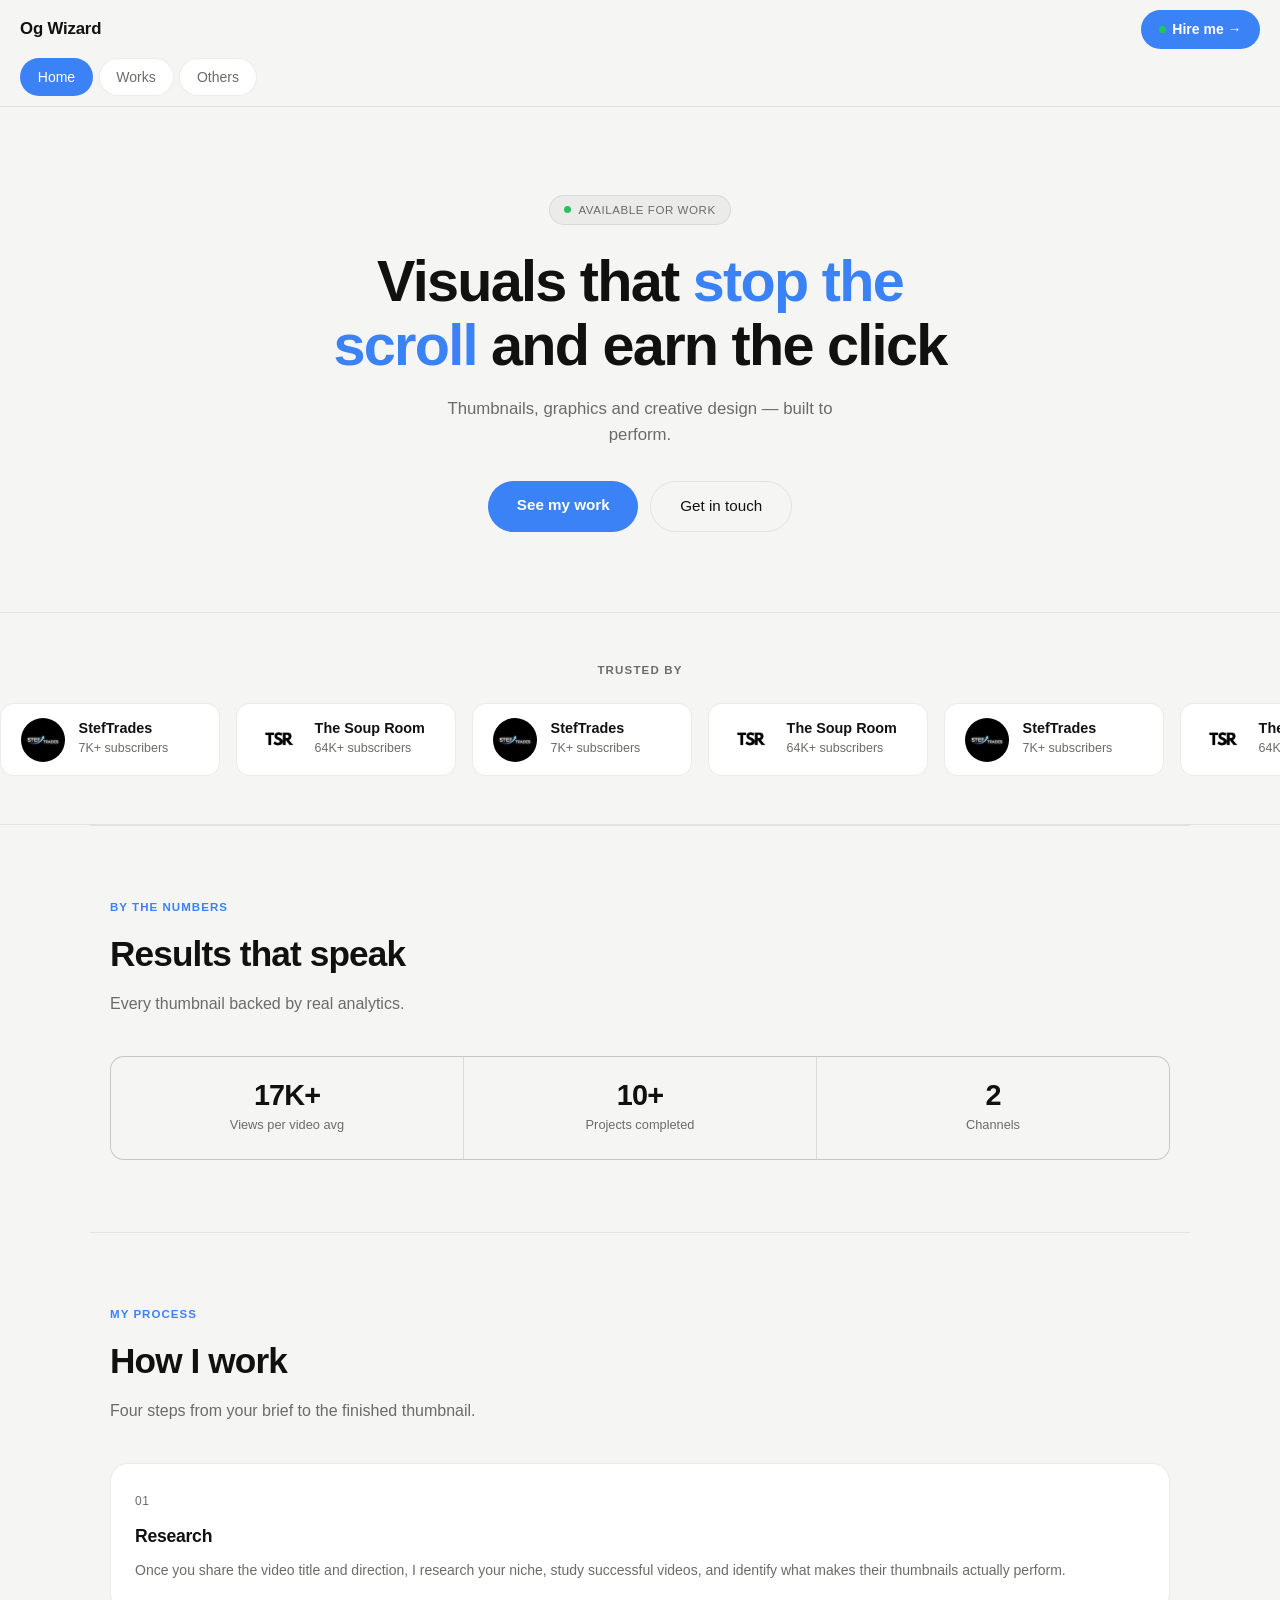
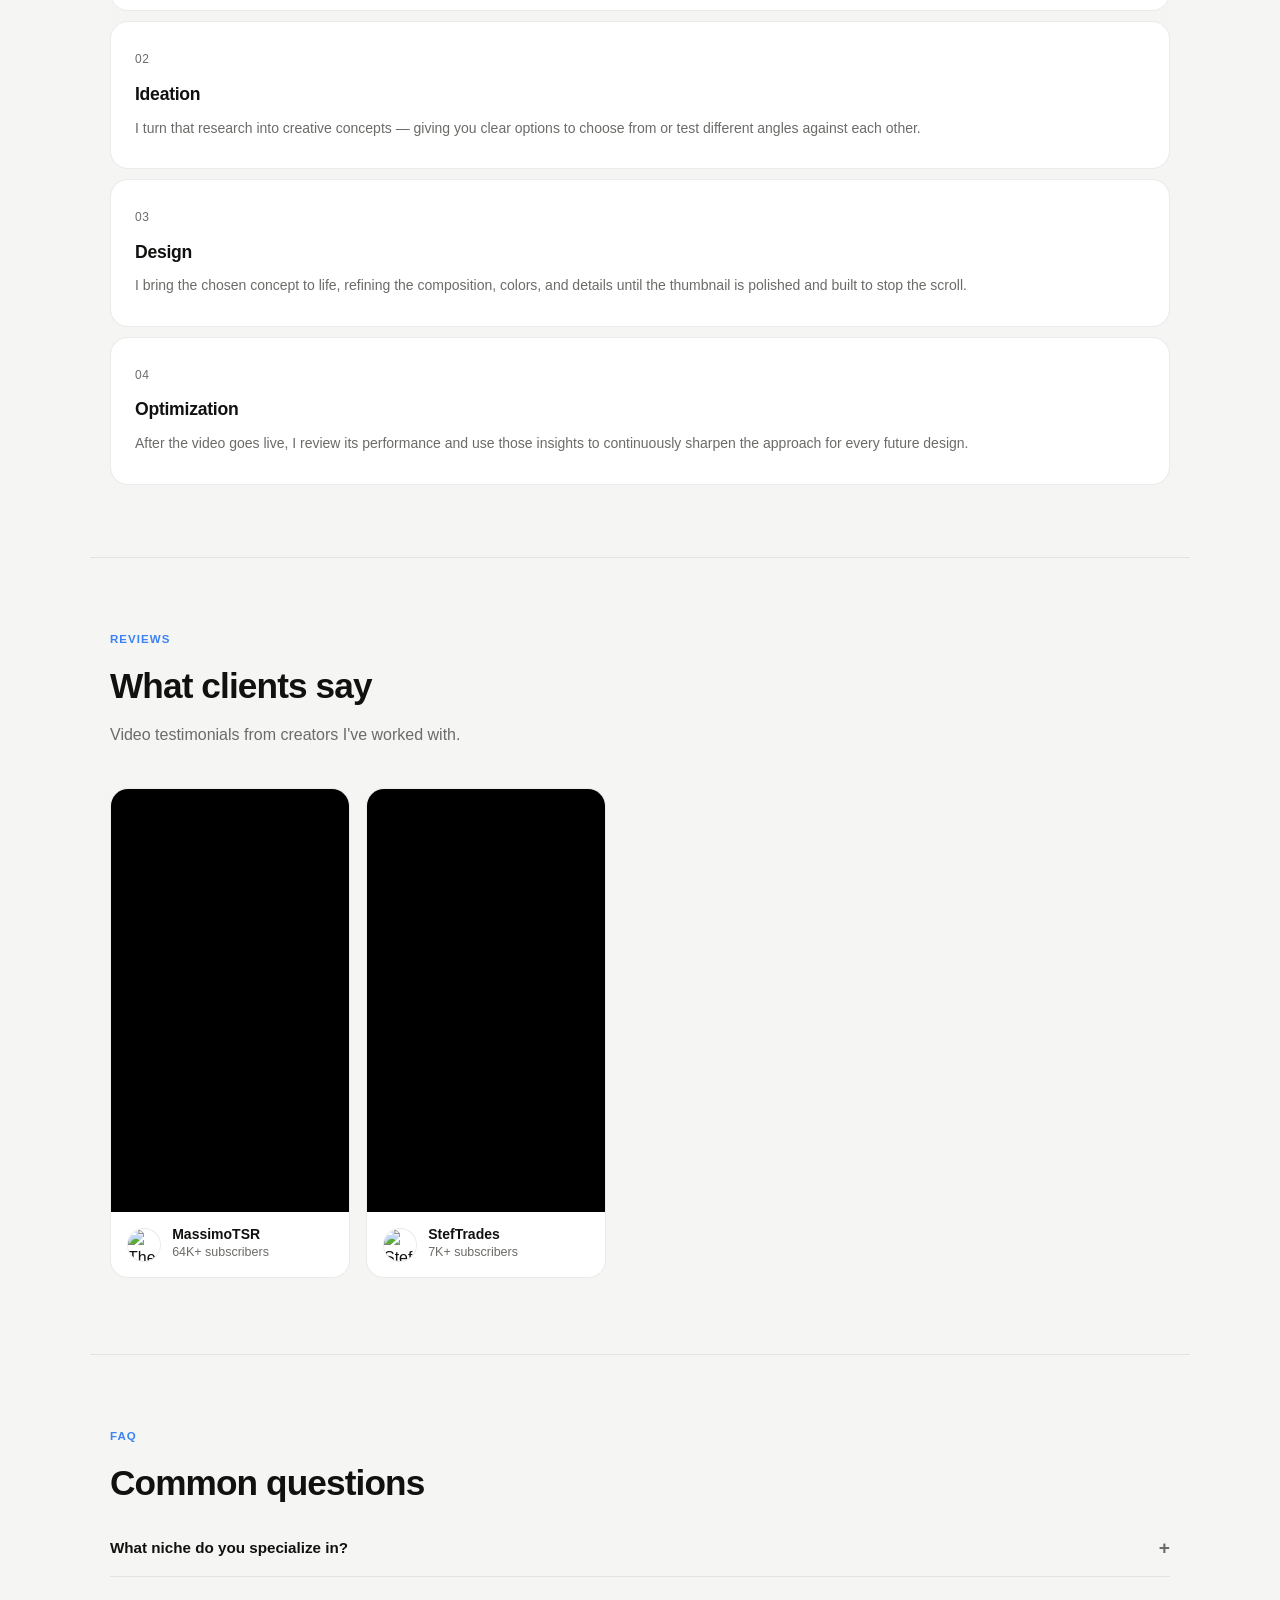
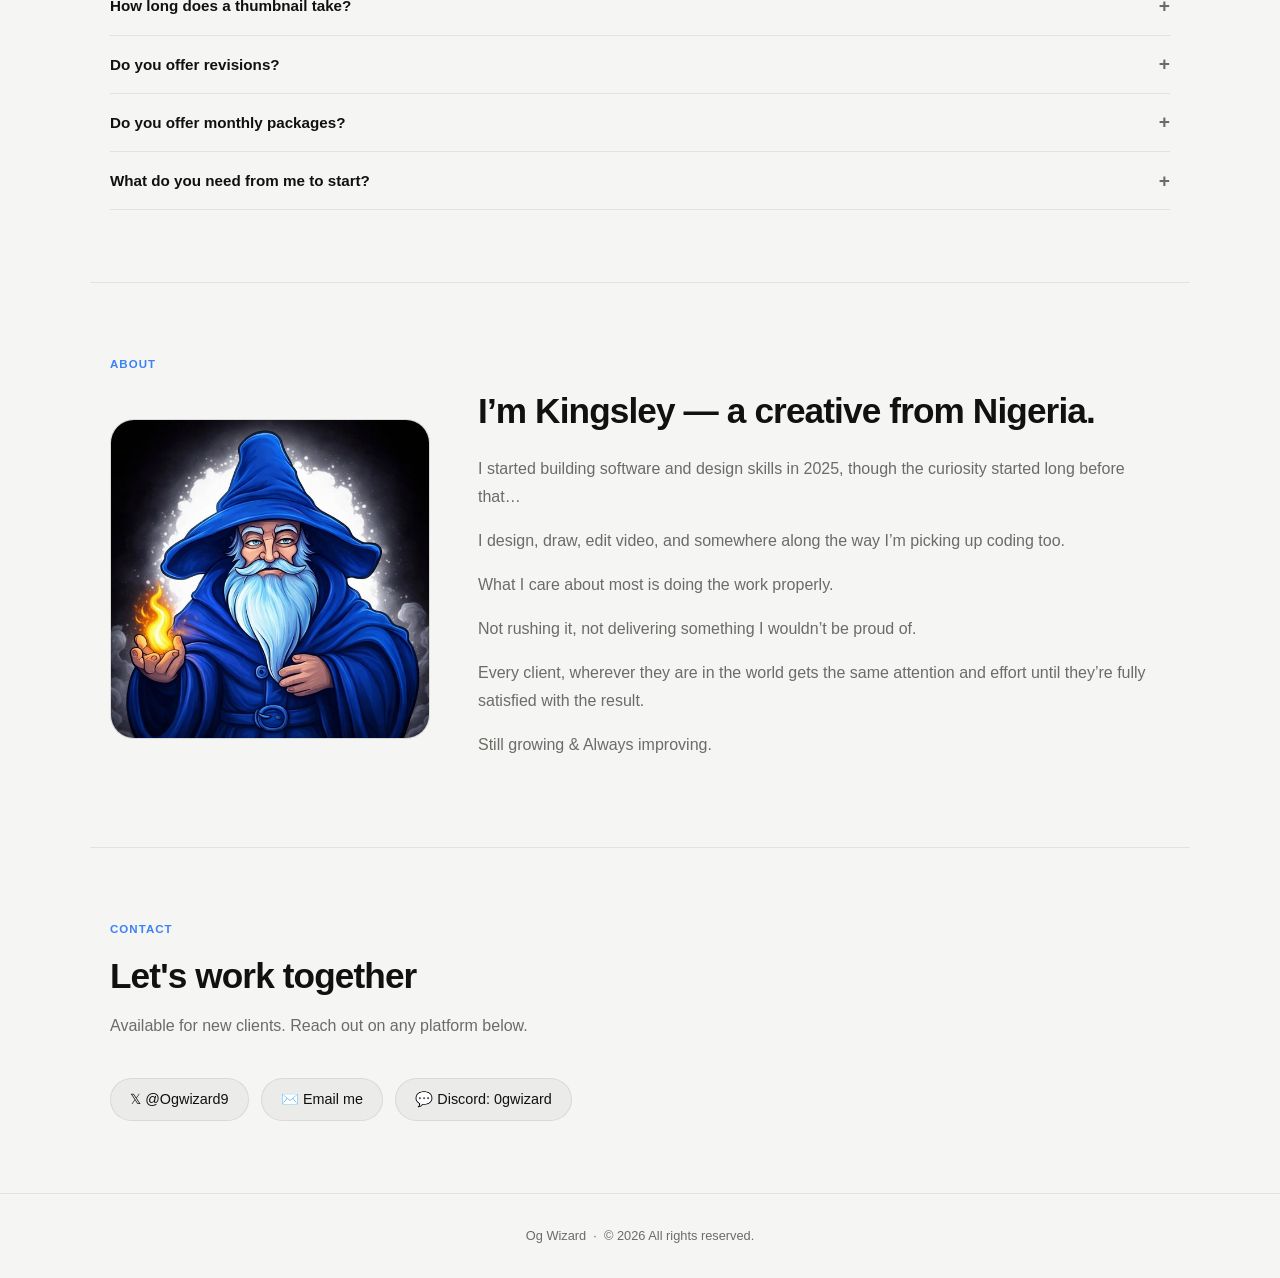
==== index.html @ 8ed38dd5 "Add files via upload" ====
<!DOCTYPE html>
<html lang="en">
<head>
  <meta charset="UTF-8" />
  <meta name="viewport" content="width=device-width, initial-scale=1.0" />
  <title>Og Wizard — Creative Designer</title>
  <link rel="stylesheet" href="style.css" />
  <style>
    /* ── TRUSTED BY MARQUEE ── */
    .trusted-section {
      padding: 3rem 0;
      overflow: hidden;
      border-top: 1px solid var(--border);
      border-bottom: 1px solid var(--border);
    }

    .trusted-label {
      text-align: center;
      font-size: 0.72rem;
      font-weight: 600;
      letter-spacing: 0.1em;
      text-transform: uppercase;
      color: var(--text-2);
      margin-bottom: 1.5rem;
    }

    .marquee-track {
      display: flex;
      gap: 1rem;
      animation: marquee 12s linear infinite;
      width: max-content;
    }

    .marquee-track:hover { animation-play-state: paused; }

    @keyframes marquee {
      0%   { transform: translateX(0); }
      100% { transform: translateX(-50%); }
    }

    .channel-card {
      display: flex;
      align-items: center;
      gap: 0.85rem;
      background: var(--card);
      border: 1px solid var(--border);
      border-radius: 14px;
      padding: 0.85rem 1.25rem;
      min-width: 220px;
      flex-shrink: 0;
    }

    .channel-logo {
      width: 44px;
      height: 44px;
      border-radius: 50%;
      object-fit: cover;
      flex-shrink: 0;
      background: var(--bg-2);
    }

    .channel-name {
      font-size: 0.9rem;
      font-weight: 600;
      color: var(--text);
      line-height: 1.2;
    }

    .channel-subs {
      font-size: 0.78rem;
      color: var(--text-2);
      margin-top: 0.1rem;
    }

    /* ── ABOUT ── */
    .about-wrap {
      display: flex;
      flex-direction: column;
      align-items: flex-start;
      gap: 1.75rem;
    }

    .about-pic {
      width: 100%;
      max-width: 280px;
      aspect-ratio: 1 / 1;
      object-fit: cover;
      border-radius: 24px;
      border: 1px solid var(--border);
      background: var(--bg-2);
    }

    .about-text .section-title { margin-bottom: 1rem; }

    .about-text p {
      color: var(--text-2);
      font-size: 1rem;
      line-height: 1.75;
      margin-bottom: 1rem;
    }

    @media (min-width: 760px) {
      .about-wrap { flex-direction: row; align-items: center; gap: 3rem; }
      .about-pic { flex-shrink: 0; max-width: 320px; }
    }

    /* ── VIDEO REVIEWS: compact vertical (Shorts) cards — self-contained ── */
    .vr-row {
      display: flex;
      gap: 1rem;
      overflow-x: auto;
      scroll-snap-type: x mandatory;
      -webkit-overflow-scrolling: touch;
      scrollbar-width: none;
      padding-bottom: 0.25rem;
    }

    .vr-row::-webkit-scrollbar { display: none; }

    .vr-card {
      flex: 0 0 240px;
      max-width: 72vw;
      scroll-snap-align: start;
      background: var(--card);
      border: 1px solid var(--border);
      border-radius: 18px;
      overflow: hidden;
    }

    /* 9:16 box, the video fills it */
    .vr-embed {
      position: relative;
      height: 0;
      padding-bottom: 177.78%;
      background: #000;
      overflow: hidden;
    }

    .vr-embed iframe {
      position: absolute;
      top: 0;
      left: 0;
      width: 100%;
      height: 100%;
      border: 0;
    }

    .vr-meta {
      display: flex;
      align-items: center;
      gap: 0.7rem;
      padding: 0.85rem 1rem;
    }

    .vr-meta img {
      width: 34px;
      height: 34px;
      border-radius: 50%;
      object-fit: cover;
      flex-shrink: 0;
      background: #fff;
      border: 1px solid var(--border);
    }

    .vr-name { font-size: 0.875rem; font-weight: 600; color: var(--text); line-height: 1.25; }
    .vr-sub  { font-size: 0.78rem; color: var(--text-2); }
  </style>
</head>
<body>

  <nav>
    <div class="nav-top">
      <a class="nav-logo" href="index.html">Og Wizard</a>
      <a class="btn-hire" href="#contact"><span class="dot-green"></span> Hire me →</a>
    </div>
    <div class="nav-tabs">
      <a class="nav-tab active" href="index.html">Home</a>
      <a class="nav-tab" href="works.html">Works</a>
      <a class="nav-tab" href="others.html">Others</a>
    </div>
  </nav>

  <!-- HERO -->
  <section class="hero" id="home">
    <span class="hero-badge"><span class="dot-green"></span> Available for work</span>
    <h1>Visuals that <span>stop the scroll</span> and earn the click</h1>
    <p>Thumbnails, graphics and creative design — built to perform.</p>
    <div class="hero-btns">
      <a class="btn-primary" href="works.html">See my work</a>
      <a class="btn-secondary" href="#contact">Get in touch</a>
    </div>
  </section>

  <!-- TRUSTED BY MARQUEE -->
  <div class="trusted-section">
    <p class="trusted-label">Trusted by</p>
    <div style="overflow:hidden;">
      <div class="marquee-track">
        <!-- Set 1 -->
        <div class="channel-card">
          <img class="channel-logo" src="[data-uri]" alt="StefTrades" />
          <div>
            <div class="channel-name">StefTrades</div>
            <div class="channel-subs">7K+ subscribers</div>
          </div>
        </div>
        <div class="channel-card">
          <img class="channel-logo" src="[data-uri]" alt="The Soup Room" />
          <div>
            <div class="channel-name">The Soup Room</div>
            <div class="channel-subs">64K+ subscribers</div>
          </div>
        </div>
        <!-- Set 2 (duplicate for seamless loop) -->
        <div class="channel-card">
          <img class="channel-logo" src="[data-uri]" alt="StefTrades" />
          <div>
            <div class="channel-name">StefTrades</div>
            <div class="channel-subs">7K+ subscribers</div>
          </div>
        </div>
        <div class="channel-card">
          <img class="channel-logo" src="[data-uri]" alt="The Soup Room" />
          <div>
            <div class="channel-name">The Soup Room</div>
            <div class="channel-subs">64K+ subscribers</div>
          </div>
        </div>
        <!-- Set 3 -->
        <div class="channel-card">
          <img class="channel-logo" src="[data-uri]" alt="StefTrades" />
          <div>
            <div class="channel-name">StefTrades</div>
            <div class="channel-subs">7K+ subscribers</div>
          </div>
        </div>
        <div class="channel-card">
          <img class="channel-logo" src="[data-uri]" alt="The Soup Room" />
          <div>
            <div class="channel-name">The Soup Room</div>
            <div class="channel-subs">64K+ subscribers</div>
          </div>
        </div>
        <!-- Set 4 -->
        <div class="channel-card">
          <img class="channel-logo" src="[data-uri]" alt="StefTrades" />
          <div>
            <div class="channel-name">StefTrades</div>
            <div class="channel-subs">7K+ subscribers</div>
          </div>
        </div>
        <div class="channel-card">
          <img class="channel-logo" src="[data-uri]" alt="The Soup Room" />
          <div>
            <div class="channel-name">The Soup Room</div>
            <div class="channel-subs">64K+ subscribers</div>
          </div>
        </div>
      </div>
    </div>
  </div>

  <hr class="divider" />

  <!-- STATS -->
  <section id="stats">
    <p class="section-label">By the numbers</p>
    <h2 class="section-title">Results that speak</h2>
    <p class="section-sub">Every thumbnail backed by real analytics.</p>
    <div class="stats-grid">
      <div class="stat-item">
        <div class="stat-num">17K+</div>
        <div class="stat-label">Views per video avg</div>
      </div>
      <div class="stat-item">
        <div class="stat-num">10+</div>
        <div class="stat-label">Projects completed</div>
      </div>
      <div class="stat-item">
        <div class="stat-num">2</div>
        <div class="stat-label">Channels</div>
      </div>
    </div>
  </section>

  <hr class="divider" />

  <!-- PROCESS -->
  <section id="process">
    <p class="section-label">My process</p>
    <h2 class="section-title">How I work</h2>
    <p class="section-sub">Four steps from your brief to the finished thumbnail.</p>

    <div class="process-grid">
      <div class="process-card">
        <span class="process-num">01</span>
        <h3 class="process-title">Research</h3>
        <p class="process-desc">Once you share the video title and direction, I research your niche, study successful videos, and identify what makes their thumbnails actually perform.</p>
      </div>
      <div class="process-card">
        <span class="process-num">02</span>
        <h3 class="process-title">Ideation</h3>
        <p class="process-desc">I turn that research into creative concepts — giving you clear options to choose from or test different angles against each other.</p>
      </div>
      <div class="process-card">
        <span class="process-num">03</span>
        <h3 class="process-title">Design</h3>
        <p class="process-desc">I bring the chosen concept to life, refining the composition, colors, and details until the thumbnail is polished and built to stop the scroll.</p>
      </div>
      <div class="process-card">
        <span class="process-num">04</span>
        <h3 class="process-title">Optimization</h3>
        <p class="process-desc">After the video goes live, I review its performance and use those insights to continuously sharpen the approach for every future design.</p>
      </div>
    </div>
  </section>

  <hr class="divider" />

  <!-- REVIEWS -->
  <section id="reviews">
    <p class="section-label">Reviews</p>
    <h2 class="section-title">What clients say</h2>
    <p class="section-sub">Video testimonials from creators I've worked with.</p>

    <div class="vr-row">

      <div class="vr-card">
        <div class="vr-embed">
          <iframe
            src="https://www.youtube-nocookie.com/embed/XFJ5p1cZ_ZM"
            title="Video review from MassimoTSR"
            loading="lazy"
            frameborder="0"
            allow="accelerometer; autoplay; clipboard-write; encrypted-media; gyroscope; picture-in-picture"
            referrerpolicy="strict-origin-when-cross-origin"
            allowfullscreen>
          </iframe>
        </div>
        <div class="vr-meta">
          <img src="images/tsr-logo.png" alt="The Soup Room logo" />
          <div>
            <div class="vr-name">MassimoTSR</div>
            <div class="vr-sub">64K+ subscribers</div>
          </div>
        </div>
      </div>

      <div class="vr-card">
        <div class="vr-embed">
          <iframe
            src="https://www.youtube-nocookie.com/embed/AfAjVpzQ4fA"
            title="Video review from StefTrades"
            loading="lazy"
            frameborder="0"
            allow="accelerometer; autoplay; clipboard-write; encrypted-media; gyroscope; picture-in-picture"
            referrerpolicy="strict-origin-when-cross-origin"
            allowfullscreen>
          </iframe>
        </div>
        <div class="vr-meta">
          <img src="images/stef-logo.jpg" alt="Stef Trades logo" />
          <div>
            <div class="vr-name">StefTrades</div>
            <div class="vr-sub">7K+ subscribers</div>
          </div>
        </div>
      </div>

      <!-- ADD ANOTHER VIDEO REVIEW: copy a whole <div class="vr-card"> block above and change the video ID (the part after /embed/), the name, the logo and the subscriber count. This card is sized for vertical Shorts (9:16). -->

    </div>

  </section>

    <hr class="divider" />

  <!-- FAQ -->
  <!-- FAQ -->
  <section id="faq">
    <p class="section-label">FAQ</p>
    <h2 class="section-title">Common questions</h2>

    <div class="faq-item">
      <button class="faq-question" onclick="toggleFaq(this)">
        What niche do you specialize in?
        <span class="faq-icon">+</span>
      </button>
      <div class="faq-answer">YouTube content creators across different niches — thumbnails, graphics and creative design. If you create content and need visuals that perform, we can work together.</div>
    </div>

    <div class="faq-item">
      <button class="faq-question" onclick="toggleFaq(this)">
        How long does a thumbnail take?
        <span class="faq-icon">+</span>
      </button>
      <div class="faq-answer">Usually 24–48 hours depending on complexity.</div>
    </div>

    <div class="faq-item">
      <button class="faq-question" onclick="toggleFaq(this)">
        Do you offer revisions?
        <span class="faq-icon">+</span>
      </button>
      <div class="faq-answer">Yes — unlimited revisions until you're fully happy with the result.</div>
    </div>

    <div class="faq-item">
      <button class="faq-question" onclick="toggleFaq(this)">
        Do you offer monthly packages?
        <span class="faq-icon">+</span>
      </button>
      <div class="faq-answer">Yes. Monthly retainers are available for creators who upload consistently. Get in touch and we can work something out.</div>
    </div>

    <div class="faq-item">
      <button class="faq-question" onclick="toggleFaq(this)">
        What do you need from me to start?
        <span class="faq-icon">+</span>
      </button>
      <div class="faq-answer">The video title, a brief idea of what the video covers, and any specific assets. I handle the rest.</div>
    </div>

  </section>

  <hr class="divider" />

  <!-- ABOUT -->
  <section id="about">
    <p class="section-label">About</p>
    <div class="about-wrap">
      <img class="about-pic" src="[data-uri]" alt="Og Wizard — blue wizard avatar" />
      <div class="about-text">
        <h2 class="section-title">I’m Kingsley — a creative from Nigeria.</h2>
        <p>I started building software and design skills in 2025, though the curiosity started long before that…</p>
        <p>I design, draw, edit video, and somewhere along the way I’m picking up coding too.</p>
        <p>What I care about most is doing the work properly.</p>
        <p>Not rushing it, not delivering something I wouldn’t be proud of.</p>
        <p>Every client, wherever they are in the world gets the same attention and effort until they’re fully satisfied with the result.</p>
        <p>Still growing &amp; Always improving.</p>
      </div>
    </div>
  </section>

  <hr class="divider" />

  <!-- CONTACT -->
  <section id="contact">
    <p class="section-label">Contact</p>
    <h2 class="section-title">Let's work together</h2>
    <p class="section-sub">Available for new clients. Reach out on any platform below.</p>
    <div class="contact-links">
      <a class="contact-link" href="https://x.com/Ogwizard9" target="_blank" rel="noopener">𝕏 @Ogwizard9</a>
      <a class="contact-link" href="mailto:kingsleyofomana969@gmail.com">✉️ Email me</a>
      <a class="contact-link" href="#" onclick="navigator.clipboard.writeText('0gwizard');this.textContent='💬 Copied!';setTimeout(()=>this.textContent='💬 Discord: 0gwizard',2000);return false;">💬 Discord: 0gwizard</a>
    </div>
  </section>

  <footer>
    Og Wizard &nbsp;·&nbsp; © 2026 All rights reserved.
  </footer>

  <script>
    function toggleFaq(btn) {
      btn.closest('.faq-item').classList.toggle('open');
    }
  </script>

</body>
</html>
---- style.css ----
/* ── COLOUR TOKENS ── */
:root {
  --bg:             #F5F5F3;
  --bg-2:           #EBEBEA;
  --text:           #111110;
  --text-2:         #6B6B68;
  --accent:         #3B82F6;
  --accent-hover:   #1D4ED8;
  --border:         rgba(0,0,0,0.08);
  --card:           #FFFFFF;
  --nav-bg:         rgba(245,245,243,0.92);
  --tab-active-bg:  #3B82F6;
  --tab-active-txt: #FFFFFF;
  --tab-bg:         #FFFFFF;
  --tab-txt:        #6B6B68;
  --stat-border:    rgba(0,0,0,0.1);
}

@media (prefers-color-scheme: dark) {
  :root {
    --bg:             #18181A;
    --bg-2:           #222225;
    --text:           #EDEDED;
    --text-2:         #8A8A8A;
    --accent:         #3B82F6;
    --accent-hover:   #60A5FA;
    --border:         rgba(255,255,255,0.07);
    --card:           #222225;
    --nav-bg:         rgba(24,24,26,0.92);
    --tab-active-bg:  #3B82F6;
    --tab-active-txt: #FFFFFF;
    --tab-bg:         #2C2C2F;
    --tab-txt:        #8A8A8A;
    --stat-border:    rgba(255,255,255,0.1);
  }
}

*, *::before, *::after { box-sizing: border-box; margin: 0; padding: 0; }
html { scroll-behavior: smooth; }

body {
  font-family: -apple-system, BlinkMacSystemFont, 'Segoe UI', sans-serif;
  background: var(--bg);
  color: var(--text);
  line-height: 1.6;
  transition: background 0.3s, color 0.3s;
}

/* ── NAV ── */
nav {
  position: sticky;
  top: 0;
  z-index: 100;
  background: var(--nav-bg);
  border-bottom: 1px solid var(--border);
  padding: 0.65rem 1.25rem 0;
  backdrop-filter: blur(14px);
  -webkit-backdrop-filter: blur(14px);
}

.nav-top {
  display: flex;
  align-items: center;
  justify-content: space-between;
  margin-bottom: 0.6rem;
}

.nav-logo {
  font-weight: 700;
  font-size: 1.05rem;
  color: var(--text);
  text-decoration: none;
  letter-spacing: -0.01em;
}

.btn-hire {
  display: inline-flex;
  align-items: center;
  gap: 0.4rem;
  font-size: 0.875rem;
  font-weight: 600;
  padding: 0.5rem 1.15rem;
  background: var(--accent);
  color: #fff;
  border: none;
  border-radius: 999px;
  cursor: pointer;
  text-decoration: none;
  transition: background 0.2s, transform 0.15s;
}

.btn-hire:hover { background: var(--accent-hover); transform: translateY(-1px); }

.dot-green {
  width: 7px;
  height: 7px;
  border-radius: 50%;
  background: #22C55E;
  display: inline-block;
  flex-shrink: 0;
}

.nav-tabs {
  display: flex;
  gap: 0.35rem;
  padding-bottom: 0.65rem;
  overflow-x: auto;
  -webkit-overflow-scrolling: touch;
  scrollbar-width: none;
}
.nav-tabs::-webkit-scrollbar { display: none; }

.nav-tab {
  flex-shrink: 0;
  font-size: 0.875rem;
  font-weight: 500;
  padding: 0.4rem 1.05rem;
  border-radius: 999px;
  background: var(--tab-bg);
  color: var(--tab-txt);
  text-decoration: none;
  border: 1px solid var(--border);
  transition: background 0.2s, color 0.2s, border-color 0.2s;
}

.nav-tab:hover { color: var(--text); }

.nav-tab.active {
  background: var(--tab-active-bg);
  color: var(--tab-active-txt);
  border-color: transparent;
}

/* ── SECTIONS ── */
.container {
  max-width: 1100px;
  margin: 0 auto;
  padding: 0 1.25rem;
}

section { padding: 4.5rem 1.25rem; max-width: 1100px; margin: 0 auto; }

.section-label {
  font-size: 0.72rem;
  font-weight: 600;
  letter-spacing: 0.09em;
  text-transform: uppercase;
  color: var(--accent);
  margin-bottom: 0.6rem;
}

.section-title {
  font-size: clamp(1.6rem, 3.5vw, 2.2rem);
  font-weight: 700;
  letter-spacing: -0.025em;
  margin-bottom: 0.5rem;
}

.section-sub {
  color: var(--text-2);
  font-size: 1rem;
  margin-bottom: 2.5rem;
}

/* ── DIVIDER ── */
.divider {
  border: none;
  border-top: 1px solid var(--border);
  max-width: 1100px;
  margin: 0 auto;
}

/* ── BUTTONS ── */
.btn-primary {
  display: inline-block;
  padding: 0.75rem 1.8rem;
  background: var(--accent);
  color: #fff;
  border: none;
  border-radius: 999px;
  font-size: 0.95rem;
  font-weight: 600;
  cursor: pointer;
  text-decoration: none;
  transition: background 0.2s, transform 0.15s;
}
.btn-primary:hover { background: var(--accent-hover); transform: translateY(-1px); }

.btn-secondary {
  display: inline-block;
  padding: 0.75rem 1.8rem;
  background: transparent;
  color: var(--text);
  border: 1px solid var(--border);
  border-radius: 999px;
  font-size: 0.95rem;
  font-weight: 500;
  cursor: pointer;
  text-decoration: none;
  transition: border-color 0.2s, transform 0.15s;
}
.btn-secondary:hover { border-color: var(--text-2); transform: translateY(-1px); }

/* ── HERO ── */
.hero {
  text-align: center;
  padding-top: 5.5rem;
  padding-bottom: 5rem;
}

.hero-badge {
  display: inline-flex;
  align-items: center;
  gap: 0.45rem;
  font-size: 0.72rem;
  font-weight: 500;
  padding: 0.3rem 0.9rem;
  border-radius: 999px;
  background: var(--bg-2);
  color: var(--text-2);
  border: 1px solid var(--border);
  margin-bottom: 1.5rem;
  letter-spacing: 0.05em;
  text-transform: uppercase;
}

.hero h1 {
  font-size: clamp(2rem, 5.5vw, 3.6rem);
  font-weight: 700;
  letter-spacing: -0.03em;
  line-height: 1.12;
  margin-bottom: 1.1rem;
  max-width: 680px;
  margin-left: auto;
  margin-right: auto;
}

.hero h1 span { color: var(--accent); }

.hero p {
  font-size: 1.05rem;
  color: var(--text-2);
  max-width: 440px;
  margin: 0 auto 2rem;
}

.hero-btns {
  display: flex;
  gap: 0.75rem;
  justify-content: center;
  flex-wrap: wrap;
}

/* ── STATS ── */
.stats-grid {
  display: grid;
  grid-template-columns: repeat(3, 1fr);
  gap: 1px;
  background: var(--stat-border);
  border: 1px solid var(--stat-border);
  border-radius: 14px;
  overflow: hidden;
  margin-top: 2.5rem;
}

.stat-item {
  background: var(--bg);
  padding: 1.5rem 1rem;
  text-align: center;
}

.stat-num {
  font-size: 1.8rem;
  font-weight: 700;
  letter-spacing: -0.03em;
  color: var(--text);
  line-height: 1;
  margin-bottom: 0.3rem;
}

.stat-label {
  font-size: 0.8rem;
  color: var(--text-2);
}

/* ── PROCESS ── */
.process-grid {
  display: flex;
  flex-direction: column;
  gap: 0.6rem;
}

.process-card {
  background: var(--card);
  border: 1px solid var(--border);
  border-radius: 18px;
  padding: 1.75rem 1.5rem;
  transition: border-color 0.25s;
}

.process-card:hover { border-color: var(--accent); }

.process-num {
  display: block;
  font-size: 0.75rem;
  font-weight: 500;
  color: var(--text-2);
  letter-spacing: 0.04em;
  margin-bottom: 0.65rem;
  font-variant-numeric: tabular-nums;
}

.process-title {
  font-size: 1.1rem;
  font-weight: 700;
  color: var(--text);
  margin-bottom: 0.55rem;
  letter-spacing: -0.015em;
}

.process-desc {
  font-size: 0.875rem;
  color: var(--text-2);
  line-height: 1.7;
}

/* ── REVIEWS ── */
.review-card {
  background: var(--card);
  border: 1px solid var(--border);
  border-radius: 16px;
  padding: 1.5rem;
  margin-bottom: 1rem;
}

.stars { color: #F59E0B; font-size: 1rem; margin-bottom: 0.75rem; }

.review-text {
  font-size: 0.95rem;
  line-height: 1.65;
  color: var(--text);
  margin-bottom: 1.2rem;
  font-style: italic;
}

.reviewer {
  display: flex;
  align-items: center;
  gap: 0.75rem;
}

.reviewer-avatar {
  width: 38px;
  height: 38px;
  border-radius: 50%;
  background: var(--bg-2);
  display: flex;
  align-items: center;
  justify-content: center;
  font-weight: 700;
  font-size: 0.85rem;
  color: var(--accent);
  flex-shrink: 0;
}

.reviewer-name {
  font-size: 0.875rem;
  font-weight: 600;
  color: var(--text);
}

.reviewer-meta {
  font-size: 0.78rem;
  color: var(--text-2);
}

/* ── FAQ ── */
.faq-item {
  border-bottom: 1px solid var(--border);
  padding: 1.1rem 0;
}

.faq-question {
  width: 100%;
  background: none;
  border: none;
  text-align: left;
  font-size: 0.95rem;
  font-weight: 600;
  color: var(--text);
  cursor: pointer;
  display: flex;
  justify-content: space-between;
  align-items: center;
  gap: 1rem;
  padding: 0;
  font-family: inherit;
}

.faq-icon {
  font-size: 1.2rem;
  color: var(--text-2);
  flex-shrink: 0;
  transition: transform 0.25s;
}

.faq-answer {
  display: none;
  font-size: 0.9rem;
  color: var(--text-2);
  line-height: 1.7;
  padding-top: 0.75rem;
}

.faq-item.open .faq-icon { transform: rotate(45deg); }
.faq-item.open .faq-answer { display: block; }

/* ── CONTACT ── */
.contact-links {
  display: flex;
  flex-wrap: wrap;
  gap: 0.75rem;
  margin-top: 1.5rem;
}

.contact-link {
  display: inline-flex;
  align-items: center;
  gap: 0.45rem;
  font-size: 0.9rem;
  font-weight: 500;
  padding: 0.55rem 1.2rem;
  border: 1px solid var(--border);
  border-radius: 999px;
  color: var(--text);
  text-decoration: none;
  background: var(--bg-2);
  transition: border-color 0.2s, transform 0.15s;
}
.contact-link:hover { border-color: var(--accent); transform: translateY(-1px); }

/* ── FOOTER ── */
footer {
  text-align: center;
  padding: 2rem 1.25rem;
  border-top: 1px solid var(--border);
  font-size: 0.8rem;
  color: var(--text-2);
}

/* ── PLACEHOLDER ── */
.placeholder-notice {
  text-align: center;
  padding: 4rem 1.5rem;
  color: var(--text-2);
  font-size: 0.95rem;
  border: 1px dashed var(--border);
  border-radius: 16px;
}

/* ── EMPTY PAGE ── */
.empty-page {
  display: flex;
  flex-direction: column;
  align-items: center;
  justify-content: center;
  min-height: 60vh;
  text-align: center;
  padding: 2rem;
}

.empty-page h2 {
  font-size: 1.5rem;
  font-weight: 700;
  letter-spacing: -0.02em;
  margin-bottom: 0.5rem;
}

.empty-page p { color: var(--text-2); font-size: 0.95rem; }
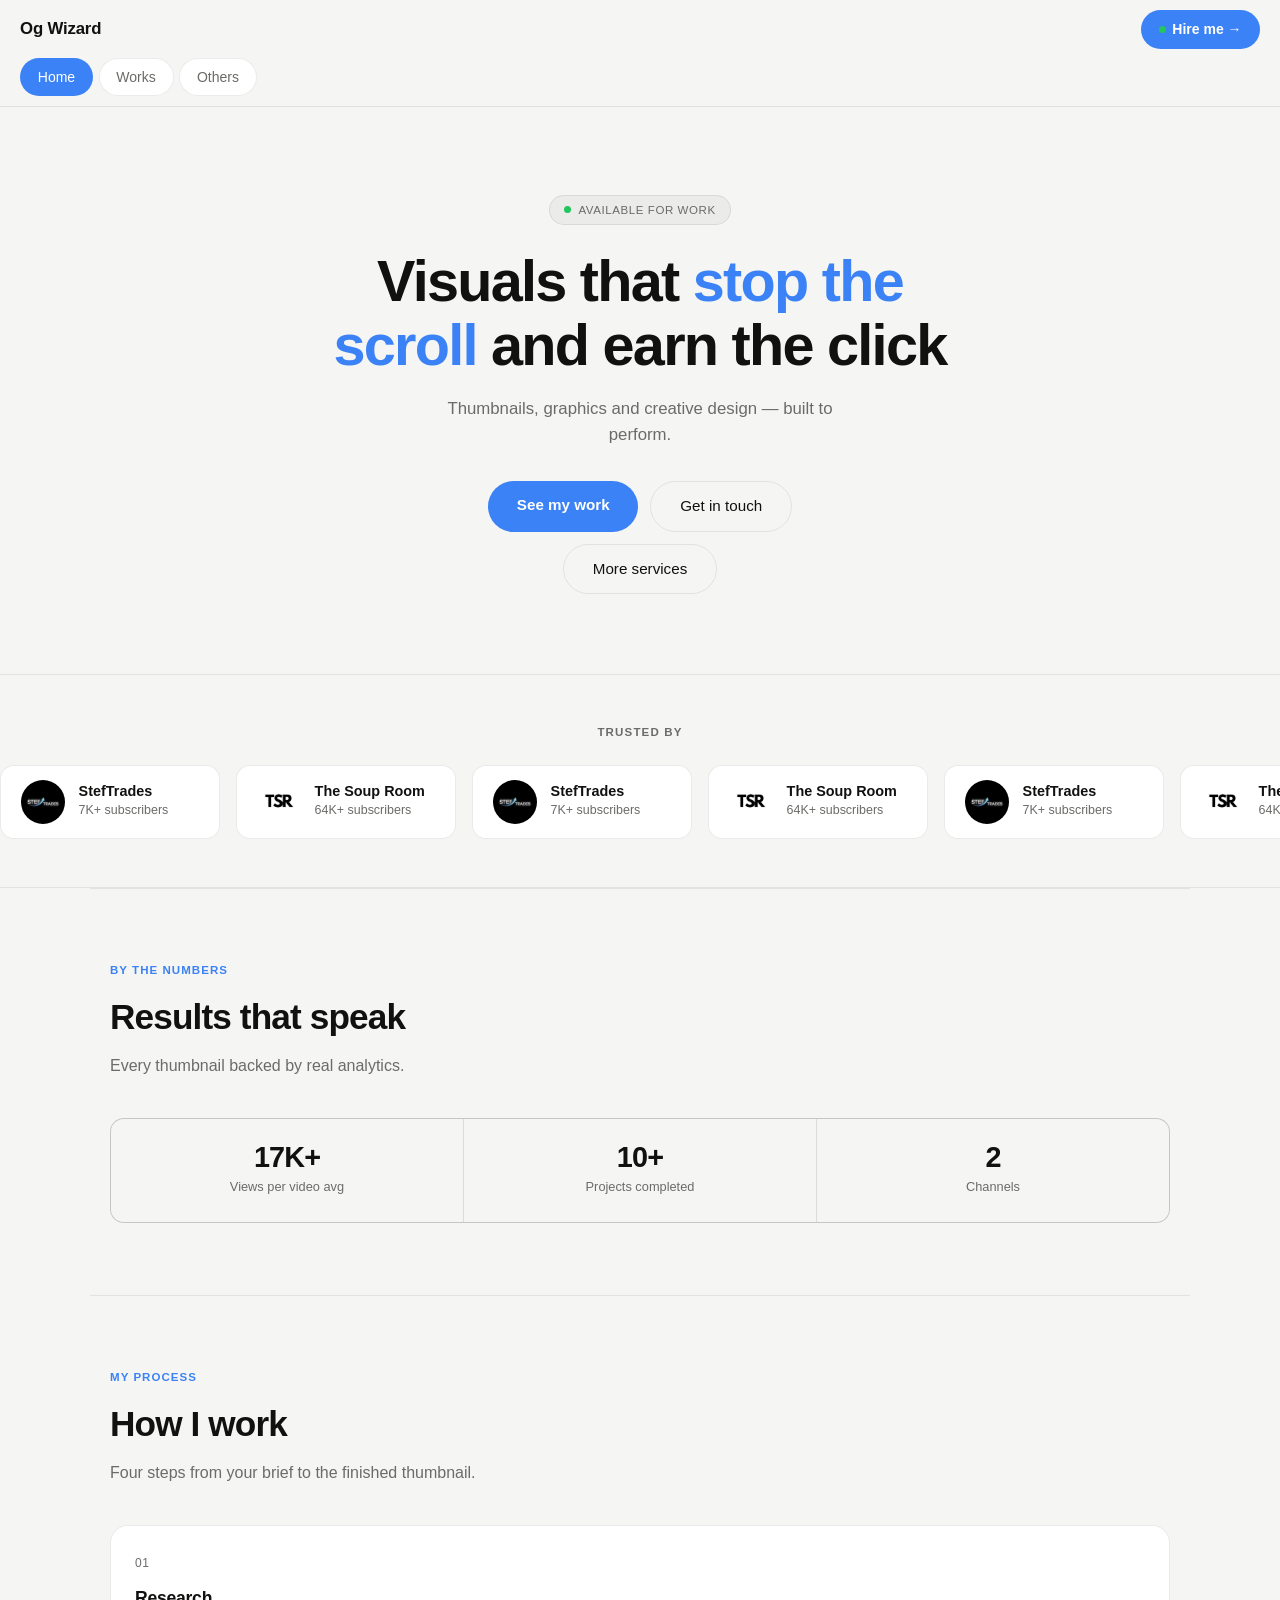
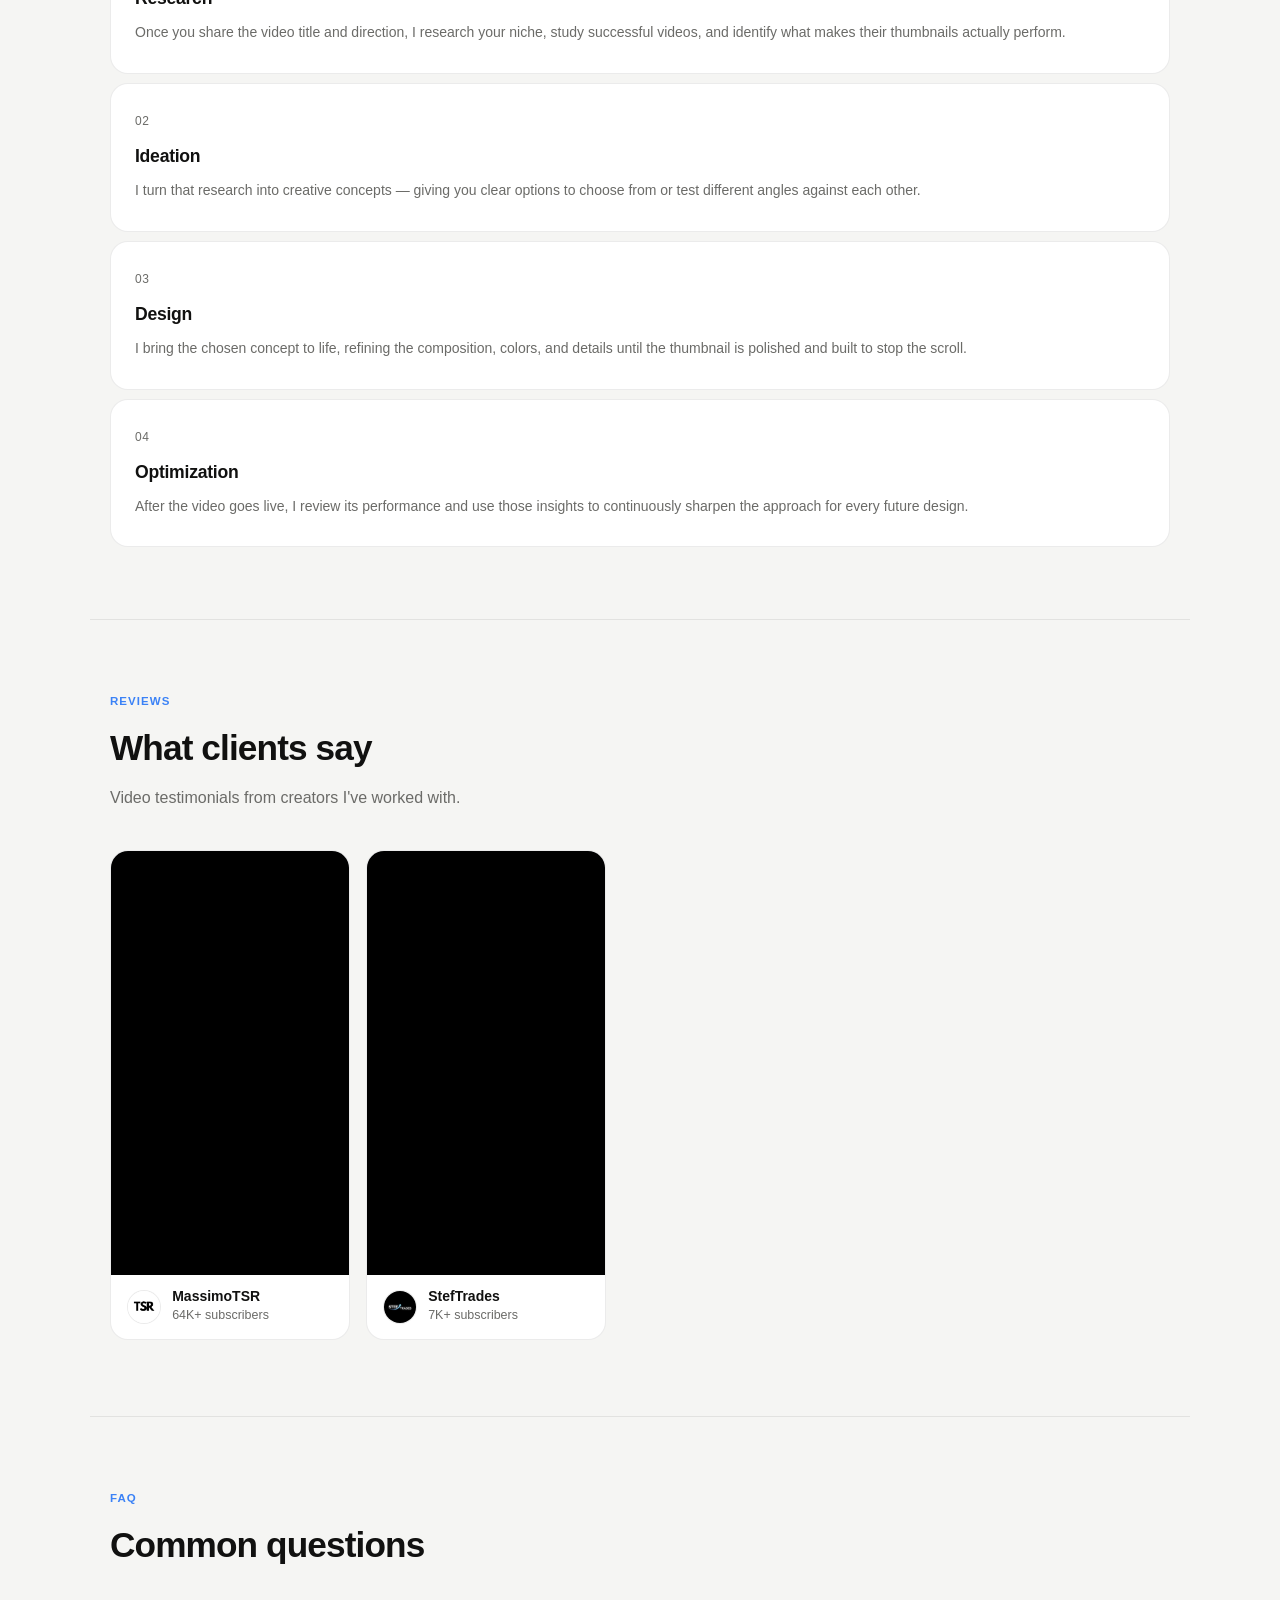
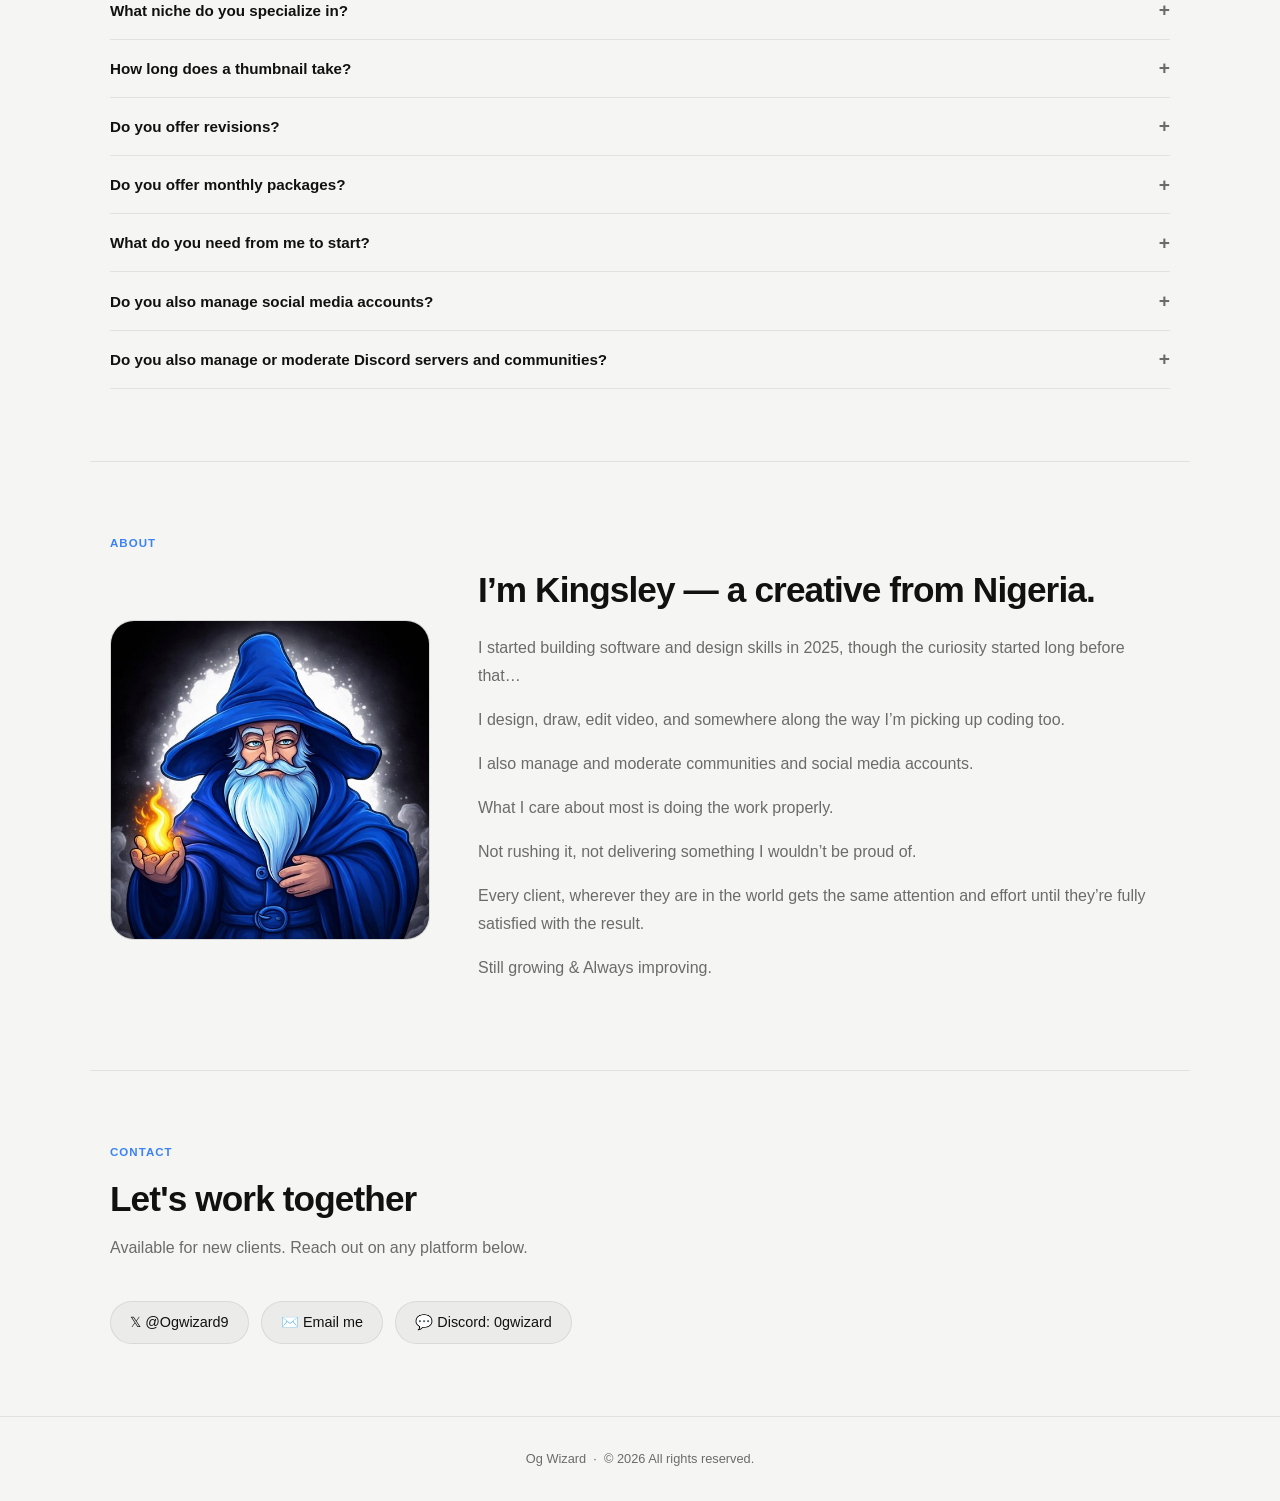
==== commit 454c5980: "Add files via upload" ====
--- a/index.html
+++ b/index.html
@@ -164,6 +164,13 @@
 
     .vr-name { font-size: 0.875rem; font-weight: 600; color: var(--text); line-height: 1.25; }
     .vr-sub  { font-size: 0.78rem; color: var(--text-2); }
+
+    /* third hero button (links to the Others page) */
+    .hero-more {
+      display: flex;
+      justify-content: center;
+      margin-top: 0.75rem;
+    }
   </style>
 </head>
 <body>
@@ -188,6 +195,9 @@
     <div class="hero-btns">
       <a class="btn-primary" href="works.html">See my work</a>
       <a class="btn-secondary" href="#contact">Get in touch</a>
+    </div>
+    <div class="hero-more">
+      <a class="btn-secondary" href="others.html">More services</a>
     </div>
   </section>
 
@@ -421,6 +431,22 @@
       <div class="faq-answer">The video title, a brief idea of what the video covers, and any specific assets. I handle the rest.</div>
     </div>
 
+    <div class="faq-item">
+      <button class="faq-question" onclick="toggleFaq(this)">
+        Do you also manage social media accounts?
+        <span class="faq-icon">+</span>
+      </button>
+      <div class="faq-answer">Yes. I manage social media accounts and have a lot of experience doing it.</div>
+    </div>
+
+    <div class="faq-item">
+      <button class="faq-question" onclick="toggleFaq(this)">
+        Do you also manage or moderate Discord servers and communities?
+        <span class="faq-icon">+</span>
+      </button>
+      <div class="faq-answer">Yes. I manage and moderate Discord servers and online communities, and I have solid experience doing it.</div>
+    </div>
+
   </section>
 
   <hr class="divider" />
@@ -434,6 +460,7 @@
         <h2 class="section-title">I’m Kingsley — a creative from Nigeria.</h2>
         <p>I started building software and design skills in 2025, though the curiosity started long before that…</p>
         <p>I design, draw, edit video, and somewhere along the way I’m picking up coding too.</p>
+        <p>I also manage and moderate communities and social media accounts.</p>
         <p>What I care about most is doing the work properly.</p>
         <p>Not rushing it, not delivering something I wouldn’t be proud of.</p>
         <p>Every client, wherever they are in the world gets the same attention and effort until they’re fully satisfied with the result.</p>
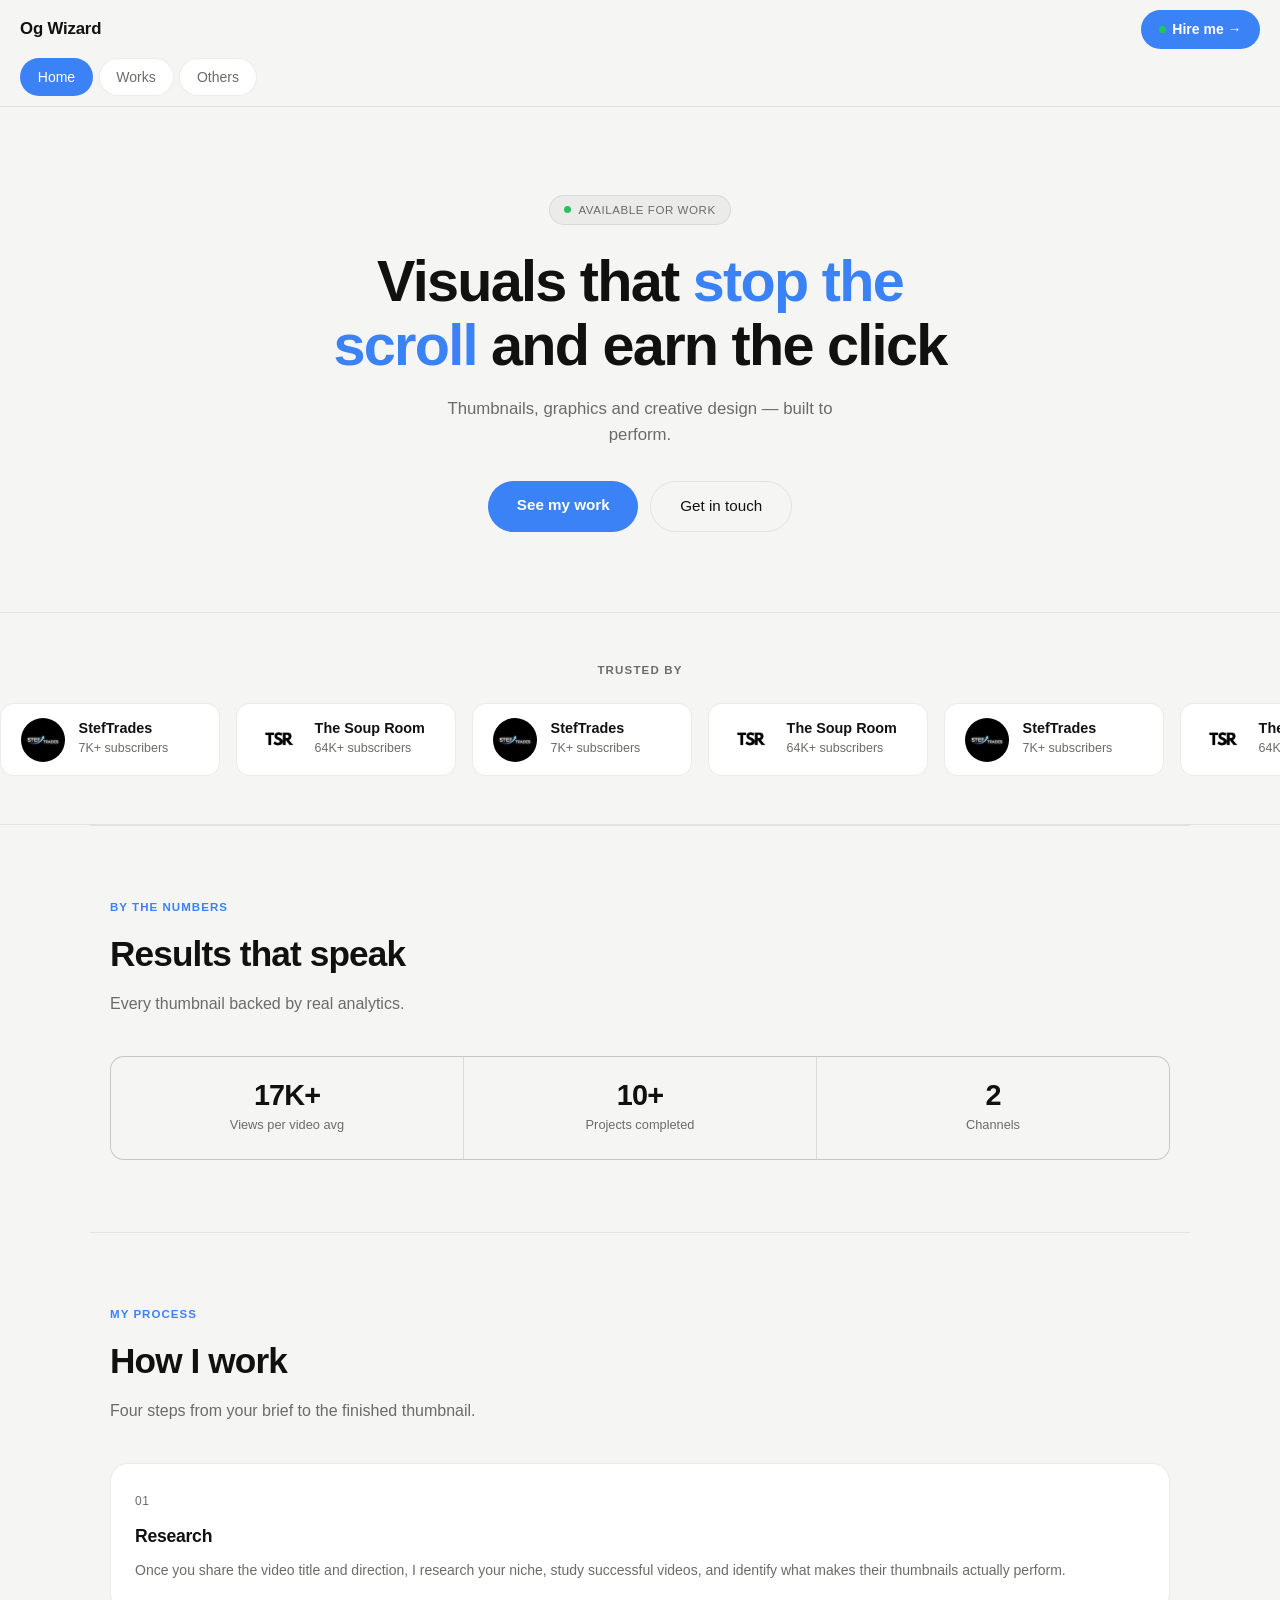
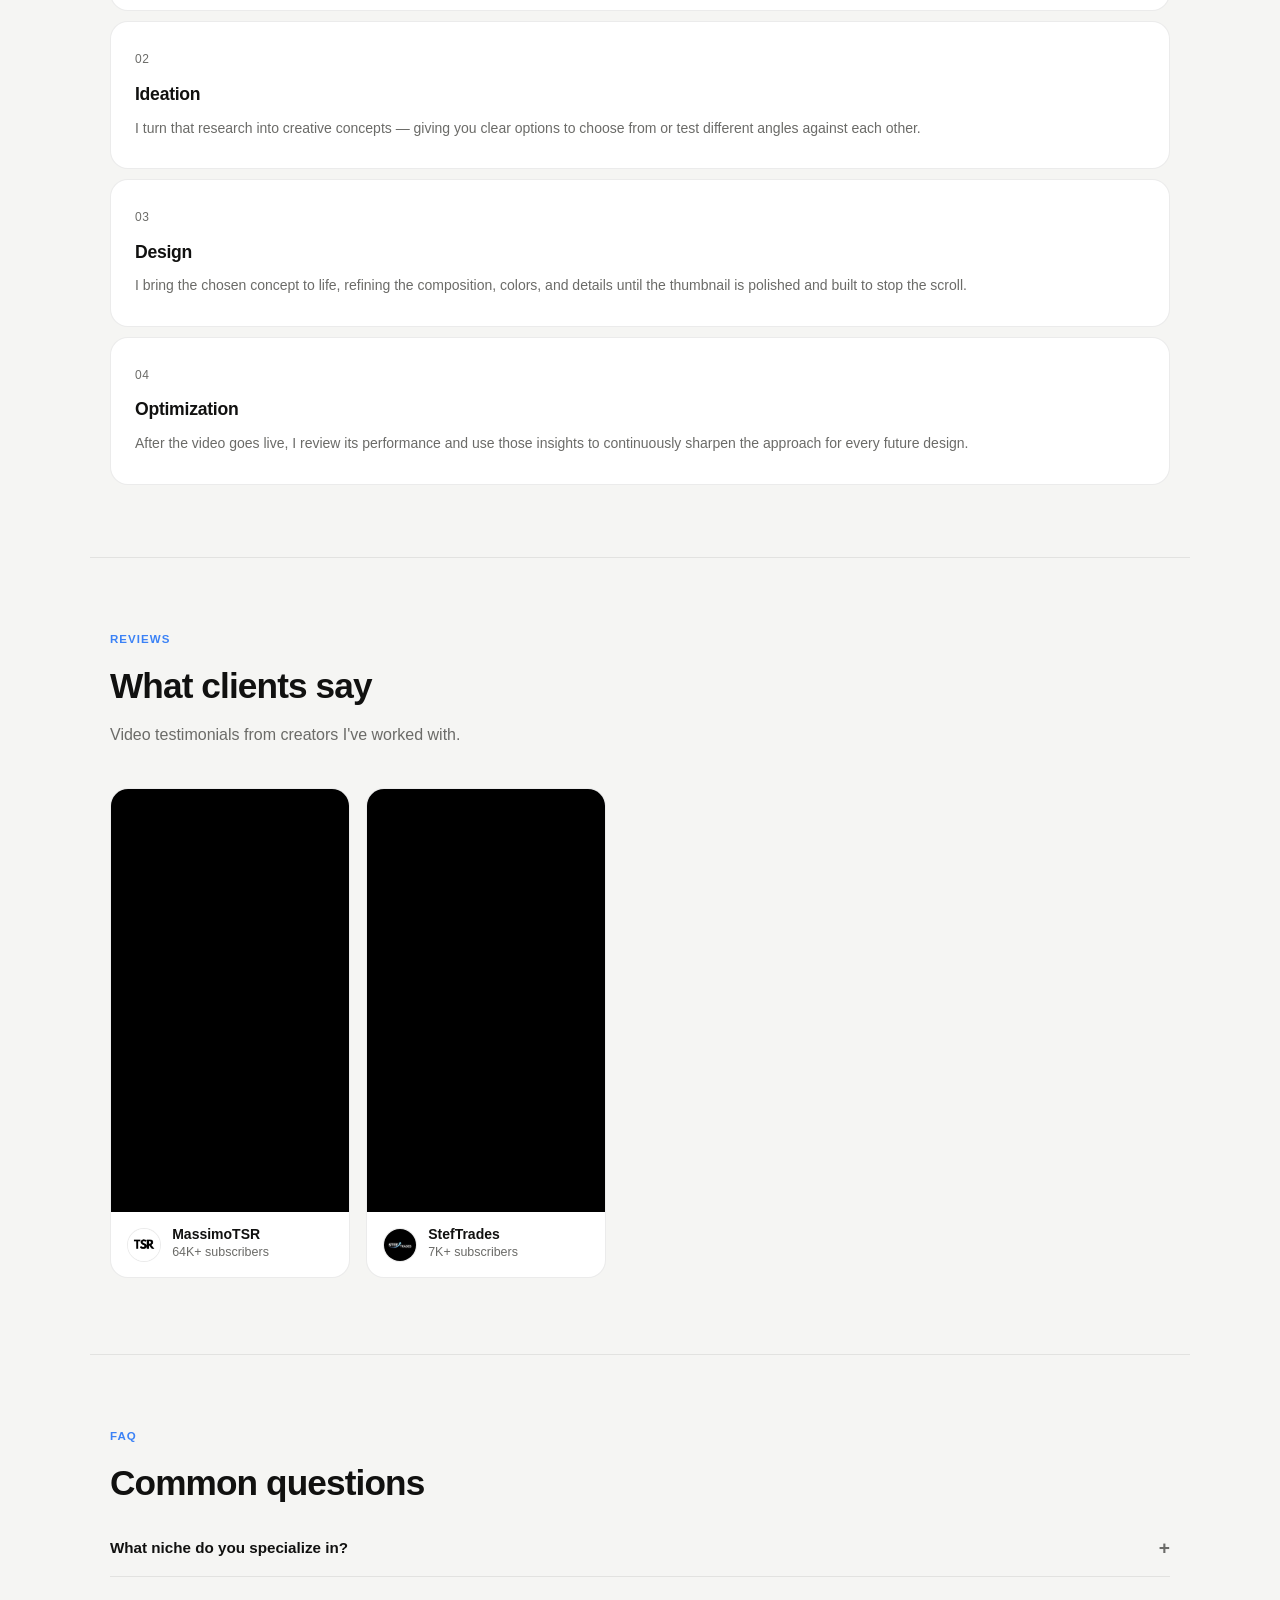
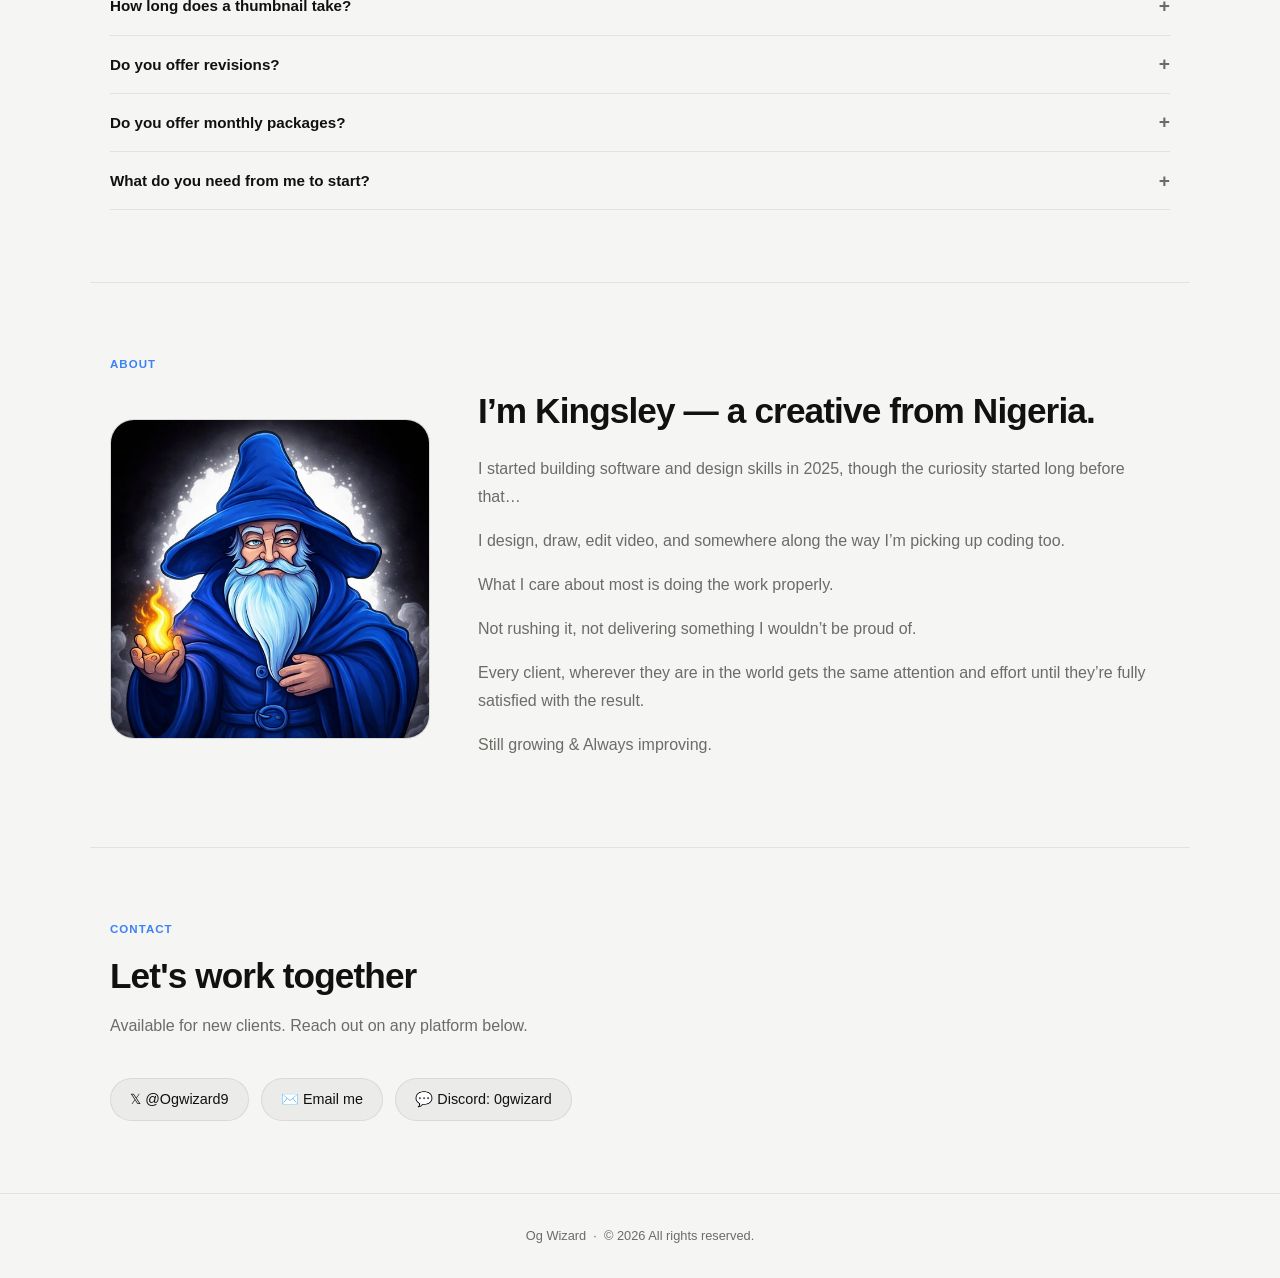
==== commit e322eb8c: "Add files via upload" ====
--- a/index.html
+++ b/index.html
@@ -164,13 +164,6 @@
 
     .vr-name { font-size: 0.875rem; font-weight: 600; color: var(--text); line-height: 1.25; }
     .vr-sub  { font-size: 0.78rem; color: var(--text-2); }
-
-    /* third hero button (links to the Others page) */
-    .hero-more {
-      display: flex;
-      justify-content: center;
-      margin-top: 0.75rem;
-    }
   </style>
 </head>
 <body>
@@ -195,9 +188,6 @@
     <div class="hero-btns">
       <a class="btn-primary" href="works.html">See my work</a>
       <a class="btn-secondary" href="#contact">Get in touch</a>
-    </div>
-    <div class="hero-more">
-      <a class="btn-secondary" href="others.html">More services</a>
     </div>
   </section>
 
@@ -431,22 +421,6 @@
       <div class="faq-answer">The video title, a brief idea of what the video covers, and any specific assets. I handle the rest.</div>
     </div>
 
-    <div class="faq-item">
-      <button class="faq-question" onclick="toggleFaq(this)">
-        Do you also manage social media accounts?
-        <span class="faq-icon">+</span>
-      </button>
-      <div class="faq-answer">Yes. I manage social media accounts and have a lot of experience doing it.</div>
-    </div>
-
-    <div class="faq-item">
-      <button class="faq-question" onclick="toggleFaq(this)">
-        Do you also manage or moderate Discord servers and communities?
-        <span class="faq-icon">+</span>
-      </button>
-      <div class="faq-answer">Yes. I manage and moderate Discord servers and online communities, and I have solid experience doing it.</div>
-    </div>
-
   </section>
 
   <hr class="divider" />
@@ -460,7 +434,6 @@
         <h2 class="section-title">I’m Kingsley — a creative from Nigeria.</h2>
         <p>I started building software and design skills in 2025, though the curiosity started long before that…</p>
         <p>I design, draw, edit video, and somewhere along the way I’m picking up coding too.</p>
-        <p>I also manage and moderate communities and social media accounts.</p>
         <p>What I care about most is doing the work properly.</p>
         <p>Not rushing it, not delivering something I wouldn’t be proud of.</p>
         <p>Every client, wherever they are in the world gets the same attention and effort until they’re fully satisfied with the result.</p>
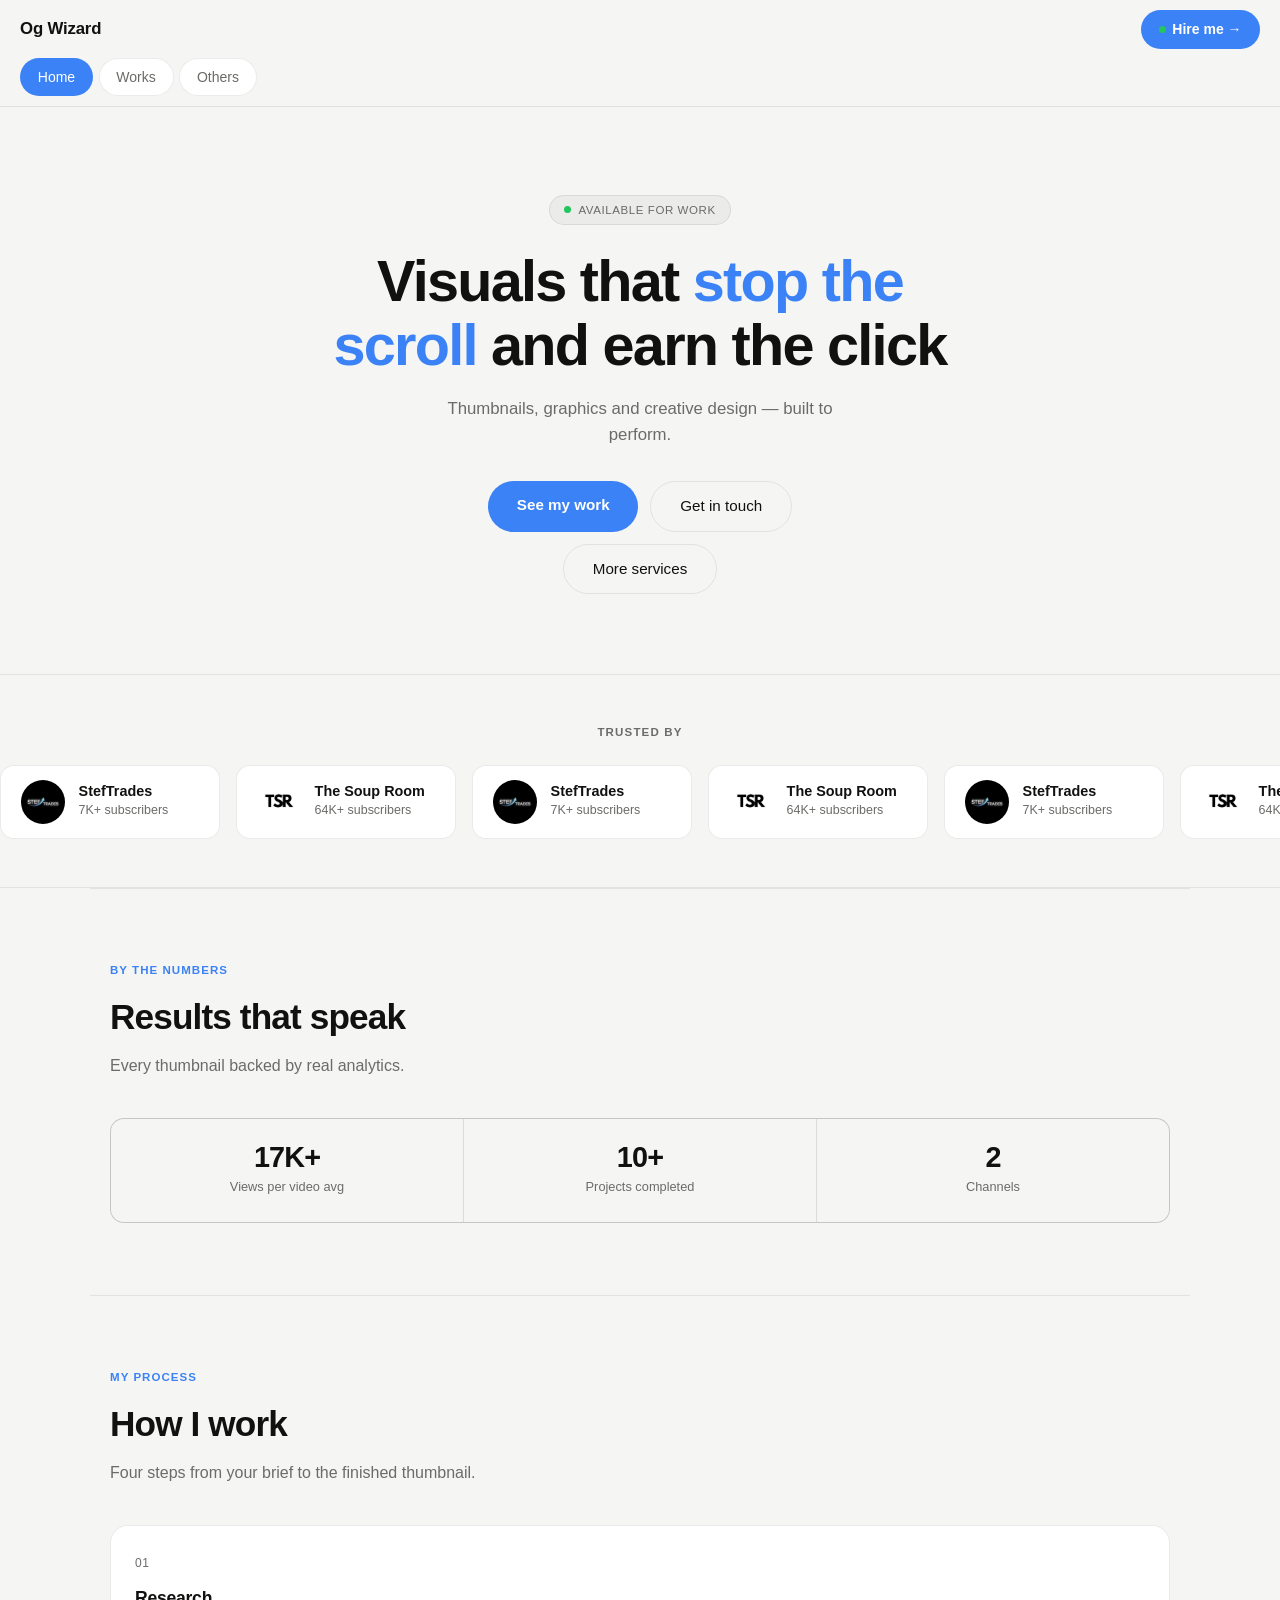
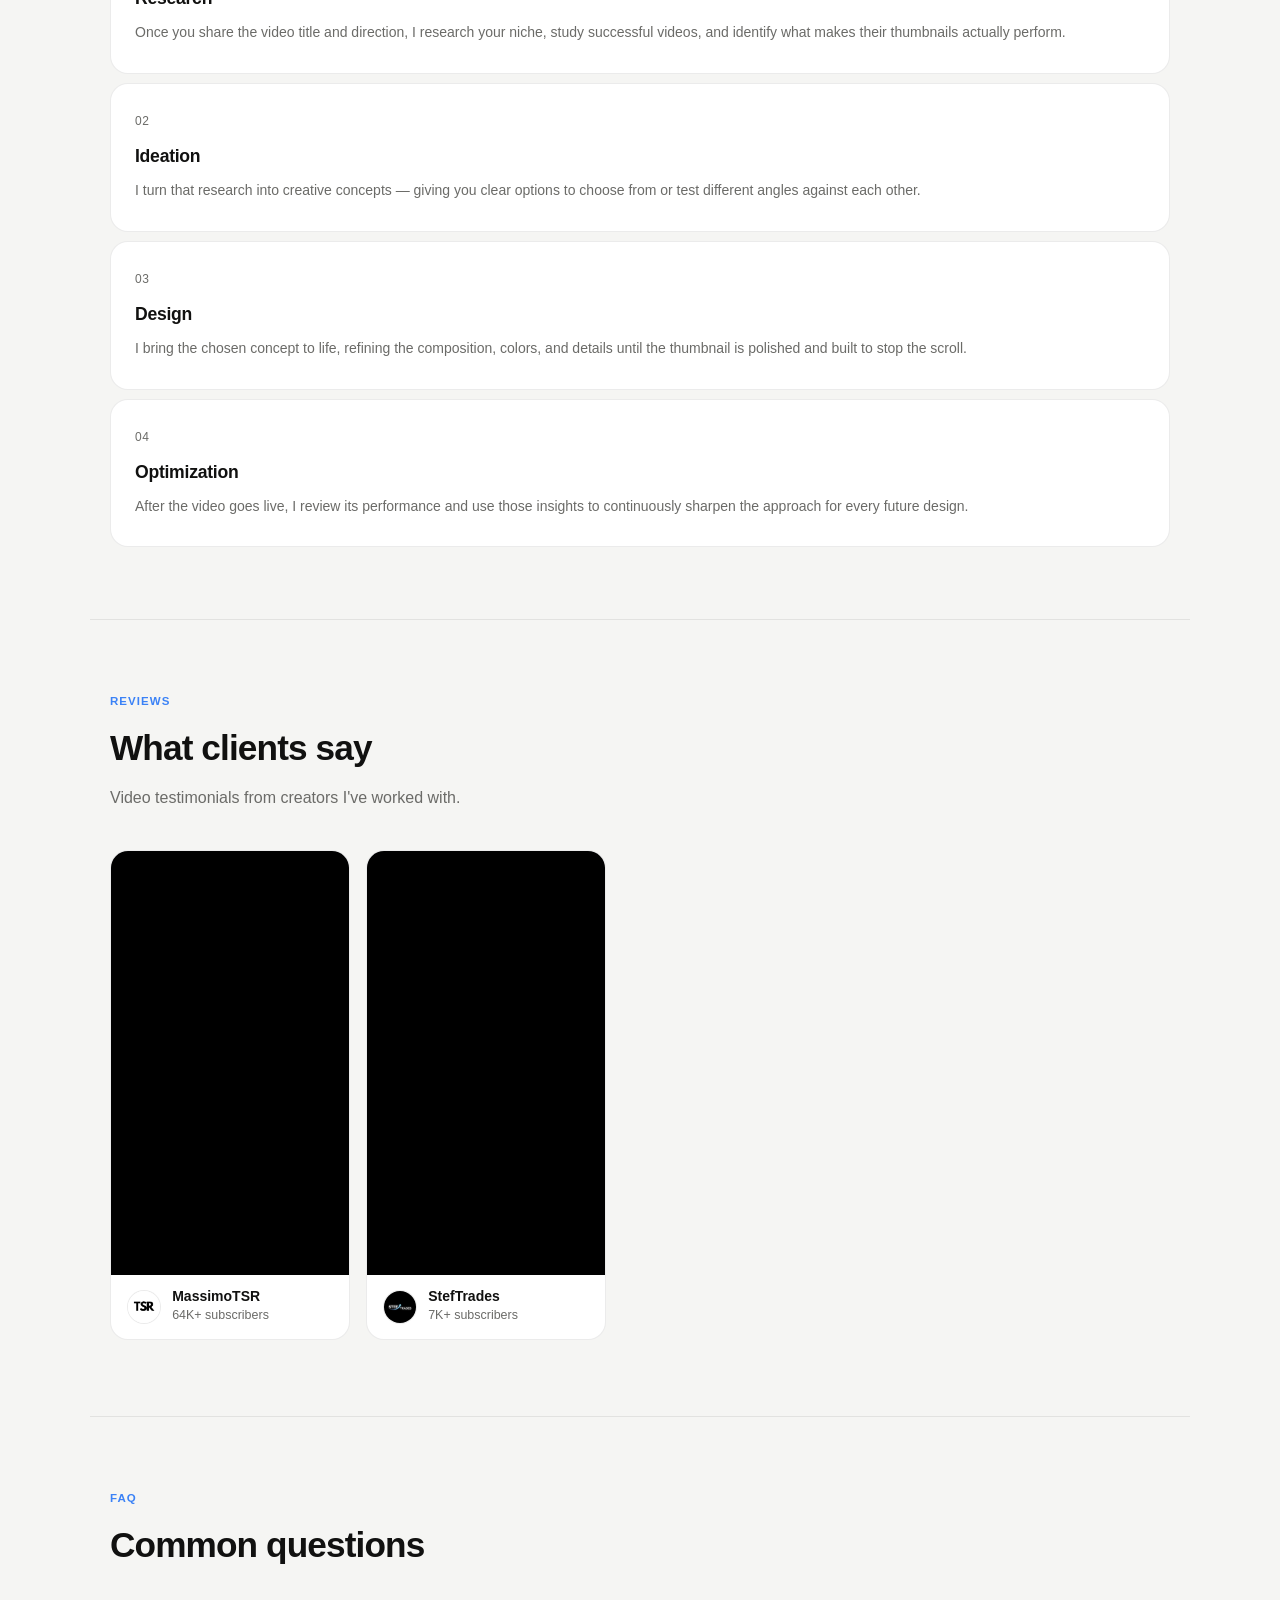
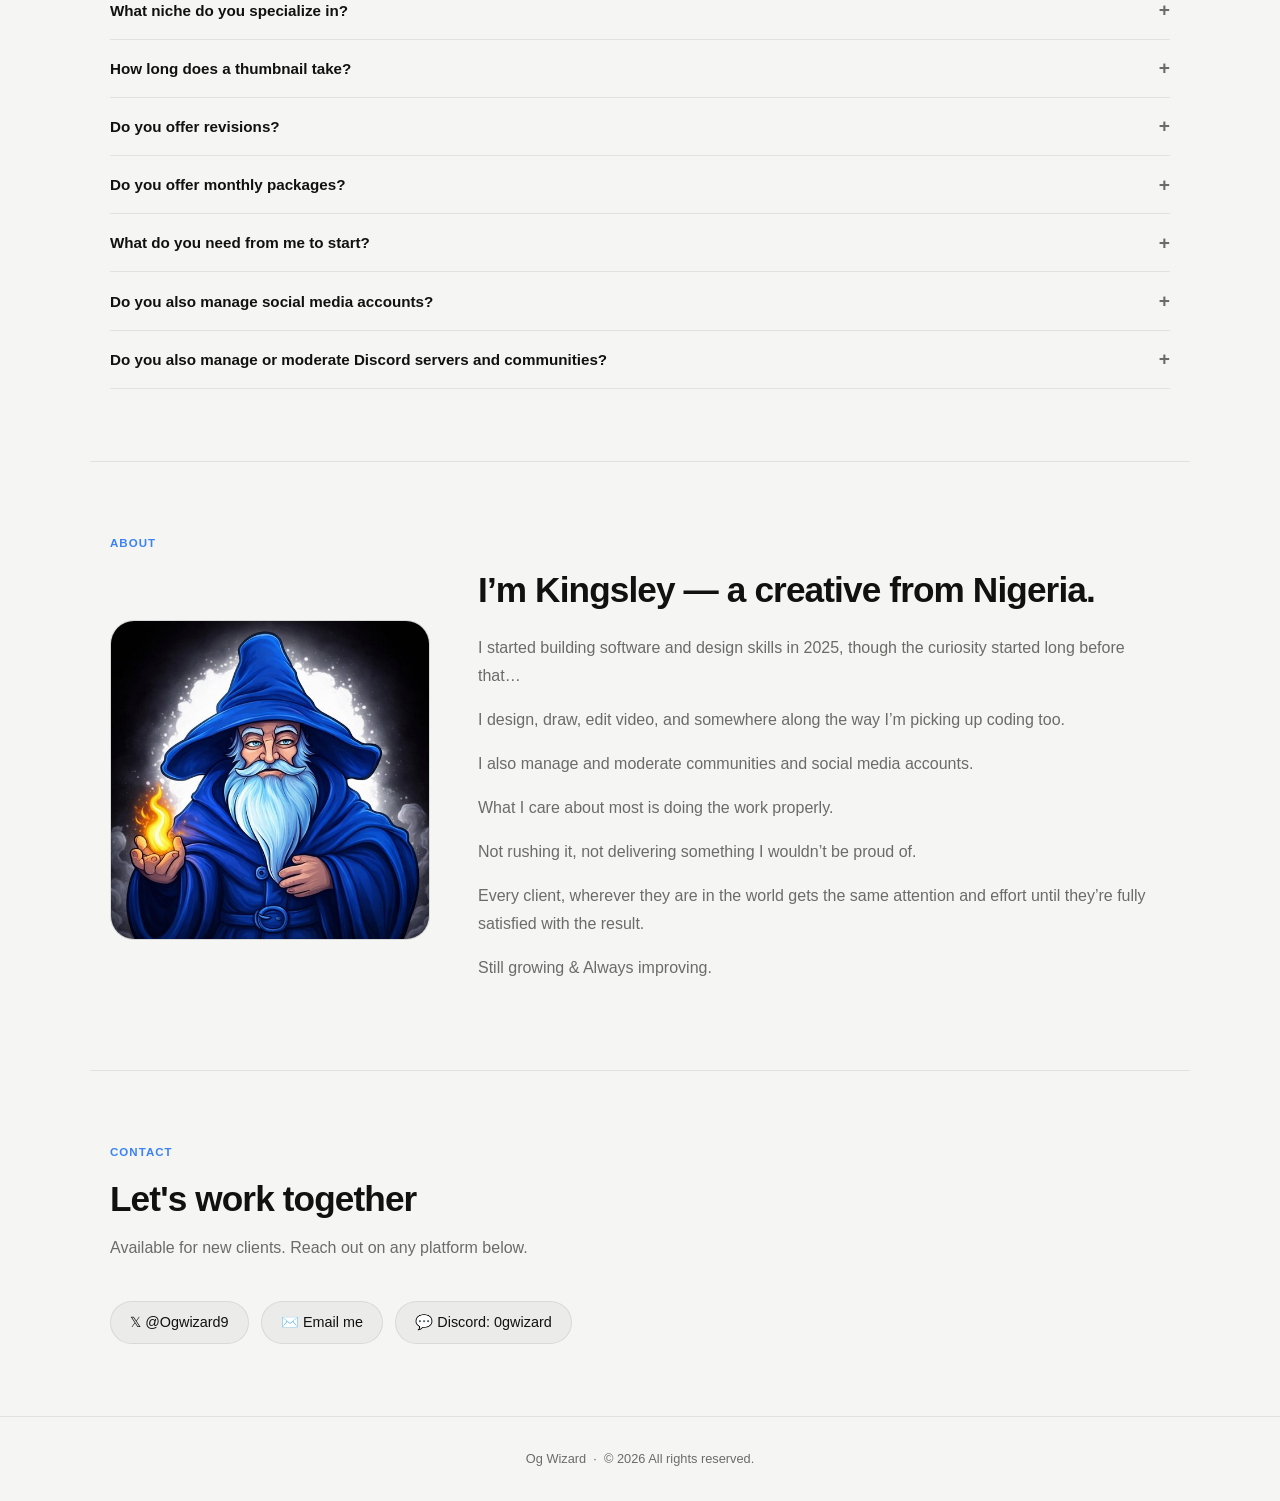
==== commit d03f34d4: "Add files via upload" ====
--- a/index.html
+++ b/index.html
@@ -164,6 +164,13 @@
 
     .vr-name { font-size: 0.875rem; font-weight: 600; color: var(--text); line-height: 1.25; }
     .vr-sub  { font-size: 0.78rem; color: var(--text-2); }
+
+    /* third hero button (links to the Others page) */
+    .hero-more {
+      display: flex;
+      justify-content: center;
+      margin-top: 0.75rem;
+    }
   </style>
 </head>
 <body>
@@ -188,6 +195,9 @@
     <div class="hero-btns">
       <a class="btn-primary" href="works.html">See my work</a>
       <a class="btn-secondary" href="#contact">Get in touch</a>
+    </div>
+    <div class="hero-more">
+      <a class="btn-secondary" href="others.html">More services</a>
     </div>
   </section>
 
@@ -421,6 +431,22 @@
       <div class="faq-answer">The video title, a brief idea of what the video covers, and any specific assets. I handle the rest.</div>
     </div>
 
+    <div class="faq-item">
+      <button class="faq-question" onclick="toggleFaq(this)">
+        Do you also manage social media accounts?
+        <span class="faq-icon">+</span>
+      </button>
+      <div class="faq-answer">Yes. I manage social media accounts and have a lot of experience doing it.</div>
+    </div>
+
+    <div class="faq-item">
+      <button class="faq-question" onclick="toggleFaq(this)">
+        Do you also manage or moderate Discord servers and communities?
+        <span class="faq-icon">+</span>
+      </button>
+      <div class="faq-answer">Yes. I manage and moderate Discord servers and online communities, and I have solid experience doing it.</div>
+    </div>
+
   </section>
 
   <hr class="divider" />
@@ -434,6 +460,7 @@
         <h2 class="section-title">I’m Kingsley — a creative from Nigeria.</h2>
         <p>I started building software and design skills in 2025, though the curiosity started long before that…</p>
         <p>I design, draw, edit video, and somewhere along the way I’m picking up coding too.</p>
+        <p>I also manage and moderate communities and social media accounts.</p>
         <p>What I care about most is doing the work properly.</p>
         <p>Not rushing it, not delivering something I wouldn’t be proud of.</p>
         <p>Every client, wherever they are in the world gets the same attention and effort until they’re fully satisfied with the result.</p>
